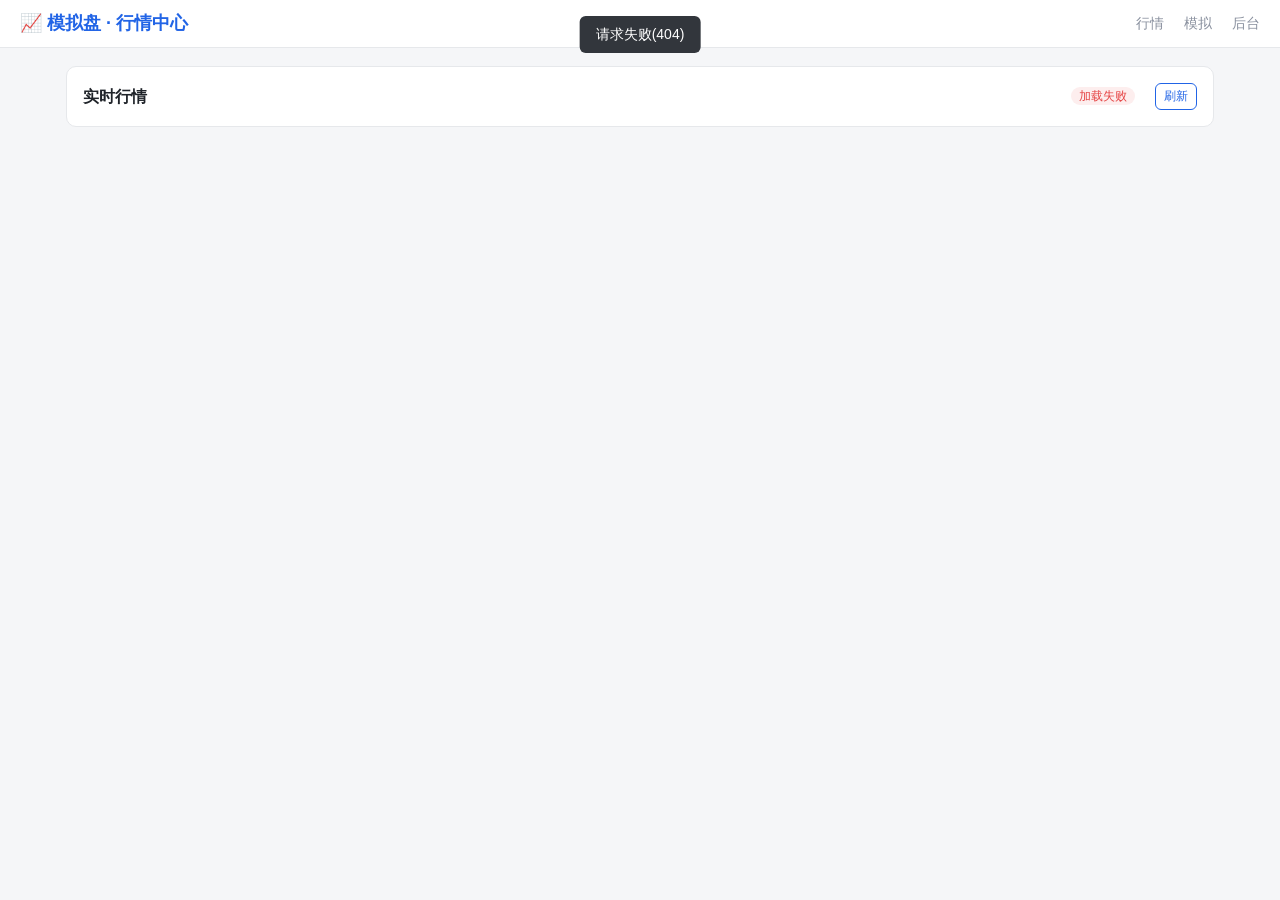
==== static/index.html @ 29f3fa6c "feat: 模拟盘系统 + 场外基金净值爬虫 新增独立于手工记账的模拟账户体系（账户/个股持仓/基金持仓含场内·场外/ 交易流水/热门标的/系统参数），实现个股与基金（场内按市价、场外按净值） 的模拟" ====
<!DOCTYPE html>
<html lang="zh-CN">
<head>
<meta charset="UTF-8">
<meta name="viewport" content="width=device-width, initial-scale=1.0">
<title>模拟盘 · 行情中心</title>
<link rel="stylesheet" href="/static/style.css">
</head>
<body>
<div class="topbar">
  <div class="logo" onclick="location.href='/home'">📈 模拟盘 · 行情中心</div>
  <nav id="auth-slot"></nav>
</div>

<div class="container">
  <div class="panel">
    <div class="row" style="align-items:center; justify-content:space-between;">
      <h2 style="margin:0;">实时行情</h2>
      <div>
        <span id="status" class="pill">连接中…</span>
        <span id="updated" class="muted" style="margin-left:8px;"></span>
        <button class="btn-sm ghost" onclick="loadHome()" style="margin-left:8px;">刷新</button>
      </div>
    </div>
  </div>

  <div id="boards"></div>
</div>

<script src="/static/common.js"></script>
<script>
const SECTION_LABEL = { index: '指数', stock: '热门股票', etf: 'ETF', fund: '基金' };

function card(item) {
  const cls = App.chgClass(item.change_pct);
  const price = App.fmtNum(item.price);
  const chg = item.change_pct === null || item.change_pct === undefined
    ? '<span class="muted">--</span>'
    : `<span class="${cls}">${App.fmtPct(item.change_pct)}</span>`;
  const sub = (item.change_amount !== null && item.change_amount !== undefined)
    ? `<div class="chg ${cls}">${item.change_amount >= 0 ? '+' : ''}${App.fmtNum(item.change_amount)}</div>`
    : `<div class="chg muted">--</div>`;
  const tag = item.category === 'fund'
    ? `<span class="tag ${item.market_type}">${item.market_type === 'on' ? '场内' : '场外'}</span>`
    : '';
  return `<div class="card">
    <div class="name">${item.name} <span class="muted">${item.code}</span> ${tag}</div>
    <div class="price ${cls}">${price}</div>
    ${sub}
  </div>`;
}

async function loadHome() {
  try {
    const data = await App.api('/market/home');
    document.getElementById('status').textContent = data.realtime_available ? '实时行情已连接' : '行情源暂不可用(显示最近数据)';
    document.getElementById('status').className = 'pill' + (data.realtime_available ? '' : ' bad');
    document.getElementById('updated').textContent = '更新于 ' + (data.updated_at || '');
    const boards = document.getElementById('boards');
    boards.innerHTML = '';
    ['index', 'stock', 'etf', 'fund'].forEach(cat => {
      const items = data[cat] || [];
      if (!items.length) return;
      const cards = items.map(card).join('');
      boards.innerHTML += `<div class="panel">
        <div class="section-title"><strong>${SECTION_LABEL[cat]}</strong><span class="line"></span></div>
        <div class="grid">${cards}</div>
      </div>`;
    });
  } catch (e) {
    document.getElementById('status').textContent = '加载失败';
    document.getElementById('status').className = 'pill bad';
    App.toast(e.message);
  }
}

App.renderAuth();
loadHome();
setInterval(() => { if (document.visibilityState === 'visible') loadHome(); }, 15000);
</script>
</body>
</html>
---- static/style.css ----
/* 模拟盘前端共享样式 —— 东财风格：涨红跌绿，浅色主题 */
:root {
  --bg: #f5f6f8;
  --panel: #ffffff;
  --border: #e6e8eb;
  --text: #1f2329;
  --muted: #8a919f;
  --up: #e54545;     /* 涨 红 */
  --down: #1ba784;   /* 跌 绿 */
  --flat: #8a919f;
  --brand: #2164e6;
  --brand-dark: #1a4fb0;
}
* { box-sizing: border-box; }
body {
  margin: 0; font-family: -apple-system, "Segoe UI", "Microsoft YaHei", Arial, sans-serif;
  background: var(--bg); color: var(--text); font-size: 14px; line-height: 1.5;
}
a { color: var(--brand); text-decoration: none; }
.topbar {
  display: flex; align-items: center; justify-content: space-between;
  background: var(--panel); border-bottom: 1px solid var(--border);
  padding: 10px 20px; position: sticky; top: 0; z-index: 10;
}
.topbar .logo { font-size: 18px; font-weight: 600; color: var(--brand); }
.topbar nav a { margin-left: 16px; color: var(--muted); }
.topbar nav a.active { color: var(--brand); font-weight: 600; }
.container { max-width: 1180px; margin: 18px auto; padding: 0 16px; }
.panel { background: var(--panel); border: 1px solid var(--border); border-radius: 10px; padding: 16px; margin-bottom: 16px; }
.panel h2 { margin: 0 0 12px; font-size: 16px; }
.row { display: flex; gap: 12px; flex-wrap: wrap; }
.grid { display: grid; grid-template-columns: repeat(auto-fill, minmax(170px, 1fr)); gap: 12px; }
.card { background: var(--panel); border: 1px solid var(--border); border-radius: 8px; padding: 12px; }
.card .name { font-size: 13px; color: var(--muted); }
.card .price { font-size: 20px; font-weight: 600; margin: 4px 0; }
.card .chg { font-size: 13px; }
.up { color: var(--up); }
.down { color: var(--down); }
.flat { color: var(--flat); }
table { width: 100%; border-collapse: collapse; font-size: 13px; }
th, td { padding: 8px 10px; border-bottom: 1px solid var(--border); text-align: right; }
th:first-child, td:first-child { text-align: left; }
th { color: var(--muted); font-weight: 500; background: #fafbfc; }
input, select, button { font-size: 14px; padding: 8px 10px; border: 1px solid var(--border); border-radius: 6px; background: #fff; color: var(--text); }
input:focus, select:focus { outline: none; border-color: var(--brand); }
button { cursor: pointer; background: var(--brand); color: #fff; border: none; }
button:hover { background: var(--brand-dark); }
button.ghost { background: #fff; color: var(--brand); border: 1px solid var(--brand); }
button.danger { background: #fff; color: var(--up); border: 1px solid var(--up); }
.btn-sm { padding: 4px 8px; font-size: 12px; }
.field { display: flex; flex-direction: column; gap: 4px; margin-bottom: 10px; }
.field label { font-size: 12px; color: var(--muted); }
.stat { flex: 1; min-width: 150px; }
.stat .label { color: var(--muted); font-size: 12px; }
.stat .value { font-size: 22px; font-weight: 600; margin-top: 2px; }
.tag { display: inline-block; padding: 1px 6px; border-radius: 4px; font-size: 11px; background: #eef2fb; color: var(--brand); }
.tag.off { background: #fdeeee; color: var(--up); }
.tag.on { background: #e7f6f0; color: var(--down); }
.muted { color: var(--muted); }
.right { text-align: right; }
.center { text-align: center; }
.login-box { max-width: 320px; margin: 80px auto; }
.hidden { display: none; }
.toast { position: fixed; top: 16px; left: 50%; transform: translateX(-50%); background: #32363c; color: #fff; padding: 8px 16px; border-radius: 6px; z-index: 99; opacity: 0; transition: opacity .2s; }
.toast.show { opacity: 1; }
.pill { font-size: 12px; padding: 2px 8px; border-radius: 10px; background: #eef2fb; color: var(--brand); }
.pill.bad { background: #fdeeee; color: var(--up); }
.section-title { display: flex; align-items: center; gap: 10px; margin: 6px 0 10px; }
.section-title .line { flex: 1; height: 1px; background: var(--border); }
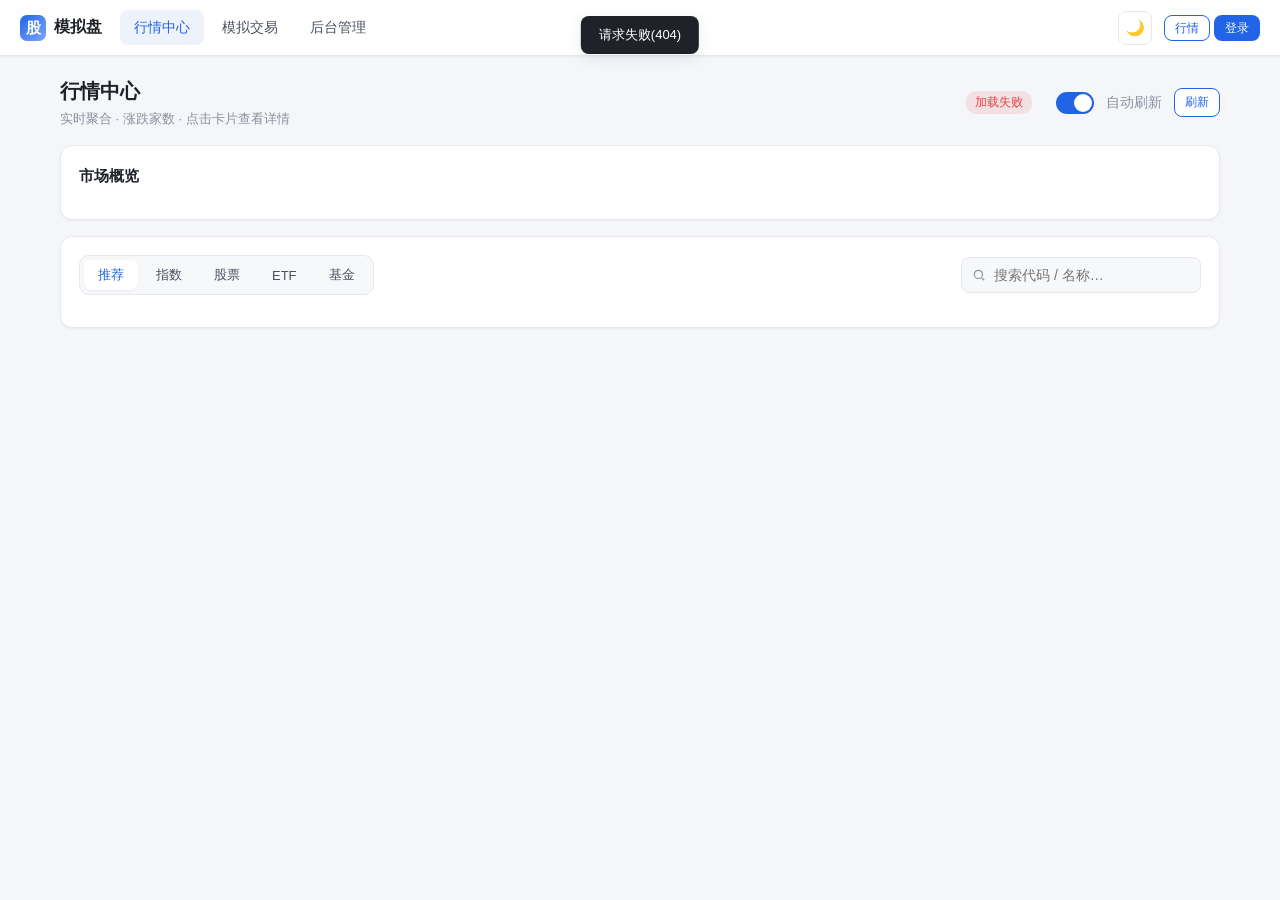
==== commit 43ddcf13: "feat: 行情中心主页重做 涨跌分布/分类标签/搜索联想; 行情卡片+详情迷你走势图; 自动刷新开关。" ====
--- a/static/index.html
+++ b/static/index.html
@@ -3,70 +3,78 @@
 <head>
 <meta charset="UTF-8">
 <meta name="viewport" content="width=device-width, initial-scale=1.0">
-<title>模拟盘 · 行情中心</title>
+<title>行情中心 · 模拟盘</title>
 <link rel="stylesheet" href="/static/style.css">
 </head>
 <body>
-<div class="topbar">
-  <div class="logo" onclick="location.href='/home'">📈 模拟盘 · 行情中心</div>
-  <nav id="auth-slot"></nav>
+<div class="container">
+  <div class="page-head">
+    <div>
+      <h1>行情中心</h1>
+      <div class="sub">实时聚合 · 涨跌家数 · 点击卡片查看详情</div>
+    </div>
+    <div style="display:flex;gap:12px;align-items:center;flex-wrap:wrap;">
+      <span id="status" class="pill">连接中…</span>
+      <span class="muted" id="updated"></span>
+      <label class="switch" title="每15秒自动刷新">
+        <input type="checkbox" id="auto" checked><span class="track"></span>
+      </label>
+      <span class="muted">自动刷新</span>
+      <button class="btn sm ghost" onclick="loadHome()">刷新</button>
+    </div>
+  </div>
+
+  <div class="panel">
+    <div class="panel-title"><h2>市场概览</h2><span class="meta" id="breadth-meta"></span></div>
+    <div class="breadth" id="breadth"></div>
+  </div>
+
+  <div class="panel">
+    <div class="panel-title">
+      <div class="tabs" id="tabs">
+        <button data-tab="all" class="active" onclick="setTab('all')">推荐</button>
+        <button data-tab="index" onclick="setTab('index')">指数</button>
+        <button data-tab="stock" onclick="setTab('stock')">股票</button>
+        <button data-tab="etf" onclick="setTab('etf')">ETF</button>
+        <button data-tab="fund" onclick="setTab('fund')">基金</button>
+      </div>
+      <div class="search-wrap">
+        <input id="search" placeholder="搜索代码 / 名称…" oninput="onSearch()" onblur="setTimeout(hideSuggest,150)">
+        <div class="suggest hidden" id="suggest"></div>
+      </div>
+    </div>
+    <div id="boards"></div>
+  </div>
 </div>
 
-<div class="container">
-  <div class="panel">
-    <div class="row" style="align-items:center; justify-content:space-between;">
-      <h2 style="margin:0;">实时行情</h2>
-      <div>
-        <span id="status" class="pill">连接中…</span>
-        <span id="updated" class="muted" style="margin-left:8px;"></span>
-        <button class="btn-sm ghost" onclick="loadHome()" style="margin-left:8px;">刷新</button>
-      </div>
-    </div>
-  </div>
-
-  <div id="boards"></div>
-</div>
+<div id="modal-root"></div>
 
 <script src="/static/common.js"></script>
+<script src="/static/charts.js"></script>
 <script>
-const SECTION_LABEL = { index: '指数', stock: '热门股票', etf: 'ETF', fund: '基金' };
-
-function card(item) {
-  const cls = App.chgClass(item.change_pct);
-  const price = App.fmtNum(item.price);
-  const chg = item.change_pct === null || item.change_pct === undefined
-    ? '<span class="muted">--</span>'
-    : `<span class="${cls}">${App.fmtPct(item.change_pct)}</span>`;
-  const sub = (item.change_amount !== null && item.change_amount !== undefined)
-    ? `<div class="chg ${cls}">${item.change_amount >= 0 ? '+' : ''}${App.fmtNum(item.change_amount)}</div>`
-    : `<div class="chg muted">--</div>`;
-  const tag = item.category === 'fund'
-    ? `<span class="tag ${item.market_type}">${item.market_type === 'on' ? '场内' : '场外'}</span>`
-    : '';
-  return `<div class="card">
-    <div class="name">${item.name} <span class="muted">${item.code}</span> ${tag}</div>
-    <div class="price ${cls}">${price}</div>
-    ${sub}
-  </div>`;
+App.mount('home');
+
+const CAT_LABEL = { index: '指数', stock: '股票', etf: 'ETF', fund: '基金' };
+let HOME = null;
+let activeTab = 'all';
+let timer = null;
+
+function setTab(t) {
+  activeTab = t;
+  document.querySelectorAll('#tabs button').forEach(b => b.classList.toggle('active', b.dataset.tab === t));
+  renderBoards();
 }
 
 async function loadHome() {
   try {
-    const data = await App.api('/market/home');
-    document.getElementById('status').textContent = data.realtime_available ? '实时行情已连接' : '行情源暂不可用(显示最近数据)';
-    document.getElementById('status').className = 'pill' + (data.realtime_available ? '' : ' bad');
-    document.getElementById('updated').textContent = '更新于 ' + (data.updated_at || '');
-    const boards = document.getElementById('boards');
-    boards.innerHTML = '';
-    ['index', 'stock', 'etf', 'fund'].forEach(cat => {
-      const items = data[cat] || [];
-      if (!items.length) return;
-      const cards = items.map(card).join('');
-      boards.innerHTML += `<div class="panel">
-        <div class="section-title"><strong>${SECTION_LABEL[cat]}</strong><span class="line"></span></div>
-        <div class="grid">${cards}</div>
-      </div>`;
-    });
+    HOME = await App.api('/market/home');
+    const rt = HOME.realtime_available;
+    const st = document.getElementById('status');
+    st.textContent = rt ? '实时行情已连接' : '行情源暂不可用';
+    st.className = 'pill' + (rt ? '' : ' bad');
+    document.getElementById('updated').textContent = '更新于 ' + (HOME.updated_at || '');
+    renderBreadth();
+    renderBoards();
   } catch (e) {
     document.getElementById('status').textContent = '加载失败';
     document.getElementById('status').className = 'pill bad';
@@ -74,9 +82,197 @@
   }
 }
 
-App.renderAuth();
+function allItems() {
+  if (!HOME) return [];
+  return [].concat(HOME.indices || [], HOME.stocks || [], HOME.etfs || [], HOME.funds || []);
+}
+
+function renderBreadth() {
+  const items = allItems();
+  let up = 0, down = 0, flat = 0;
+  items.forEach(it => {
+    const p = it.change_pct;
+    if (p === null || p === undefined || isNaN(p) || p === 0) flat++;
+    else if (p > 0) up++; else down++;
+  });
+  const total = up + down + flat || 1;
+  const pct = v => (v / total * 100).toFixed(1);
+  document.getElementById('breadth').innerHTML = `
+    <div class="b"><div class="muted">上涨</div><div class="n up">${up}</div></div>
+    <div class="b"><div class="muted">下跌</div><div class="n down">${down}</div></div>
+    <div class="b"><div class="muted">平盘</div><div class="n flat">${flat}</div></div>
+    <div class="b" style="grid-column:span 1;">
+      <div class="muted">涨跌分布</div>
+      <div class="bar-track">
+        <div class="up-seg" style="width:${pct(up)}%"></div>
+        <div class="flat-seg" style="width:${pct(flat)}%"></div>
+        <div class="down-seg" style="width:${pct(down)}%"></div>
+      </div>
+    </div>`;
+  document.getElementById('breadth-meta').textContent = '共 ' + items.length + ' 个标的';
+}
+
+function renderBoards() {
+  const root = document.getElementById('boards');
+  _cardReg = [];
+  if (!HOME) { root.innerHTML = ''; return; }
+  if (activeTab === 'all') {
+    const cats = ['index', 'stock', 'etf', 'fund'];
+    root.innerHTML = cats.map(c => boardSection(c, HOME[catKey(c)] || [])).join('');
+  } else {
+    root.innerHTML = boardSection(activeTab, HOME[catKey(activeTab)] || []);
+  }
+}
+function catKey(c) { return { index: 'indices', stock: 'stocks', etf: 'etfs', fund: 'funds' }[c]; }
+
+let _cardReg = [];
+function boardSection(cat, items) {
+  if (!items.length) return '';
+  const cards = items.map(card).join('');
+  return `<div style="margin-bottom:14px;">
+    <div class="panel-title" style="margin:0 0 10px;"><h2>${CAT_LABEL[cat]}</h2><span class="meta">${items.length}</span></div>
+    <div class="cards">${cards}</div></div>`;
+}
+
+function card(it) {
+  const idx = _cardReg.length; _cardReg.push(it);
+  const cls = App.chgClass(it.change_pct);
+  const price = (it.price === null || it.price === undefined) ? '--' : App.fmtNum(it.price);
+  const chg = (it.change_pct === null || it.change_pct === undefined)
+    ? '<span class="muted">--</span>'
+    : `<span class="${cls}">${App.fmtPct(it.change_pct)}</span>`;
+  const amt = (it.change_amount !== null && it.change_amount !== undefined)
+    ? `<div class="${cls}" style="font-size:13px;">${it.change_amount >= 0 ? '+' : ''}${App.fmtNum(it.change_amount)}</div>` : '';
+  const tag = (it.category === 'fund')
+    ? `<span class="tag ${it.market_type}">${it.market_type === 'on' ? '场内' : '场外'}</span>` : '';
+  return `<div class="quote-card" onclick="openDetail(${idx})">
+    <div class="qbar ${cls}"></div>
+    <div class="qname">${App.escapeHtml(it.name)} ${tag}</div>
+    <div class="qcode">${App.escapeHtml(it.code)}</div>
+    <div class="qprice ${cls}">${price}</div>
+    <div class="qchg ${cls}">${chg} ${amt}</div>
+  </div>`;
+}
+
+// ---------------- 详情模态 ----------------
+function showModal(html) {
+  document.getElementById('modal-root').innerHTML =
+    `<div class="modal-backdrop" onclick="if(event.target===this)closeModal()">
+       <div class="modal"><span class="close" onclick="closeModal()">×</span>${html}</div>
+     </div>`;
+}
+function closeModal() { document.getElementById('modal-root').innerHTML = ''; }
+
+function openDetail(arg) {
+  const it = (typeof arg === 'number') ? _cardReg[arg] : arg;
+  if (it.category === 'fund' && it.market_type === 'off') return openFundDetail(it);
+  const sym = it.symbol;
+  if (!sym) { App.toast('该标的暂无实时行情'); return; }
+  showModal('<div id="detail-body"><div class="empty">加载中…</div></div>');
+  (async () => {
+    try {
+      const q = await App.api('/market/quote?symbol=' + sym);
+      let kl = [];
+      try { kl = await App.api('/market/kline?symbol=' + sym + '&count=60'); } catch (e) {}
+      renderQuoteDetail(it, q, kl);
+    } catch (e) {
+      document.getElementById('detail-body').innerHTML = '<div class="empty">' + App.escapeHtml(e.message) + '</div>';
+    }
+  })();
+}
+
+function renderQuoteDetail(it, q, kl) {
+  const cls = App.chgClass(q.change_pct);
+  const stats = [
+    ['今开', App.fmtNum(q.open)], ['最高', App.fmtNum(q.high)],
+    ['最低', App.fmtNum(q.low)], ['昨收', App.fmtNum(q.prev_close)],
+    ['成交额', q.amount ? App.fmtNum(q.amount / 1e8, 2) + '亿' : '--'],
+    ['换手率', q.turnover_rate ? App.fmtPct(q.turnover_rate) : '--'],
+    ['市盈率', q.pe != null ? App.fmtNum(q.pe) : '--'],
+    ['市净率', q.pb != null ? App.fmtNum(q.pb) : '--'],
+  ].map(([k, v]) => `<div class="stat"><div class="label">${k}</div><div class="value" style="font-size:15px;">${v}</div></div>`).join('');
+
+  const series = (kl || []).map(k => ({ label: k.date.slice(5), value: k.close }));
+  document.getElementById('detail-body').innerHTML = `
+    <h3>${App.escapeHtml(q.name)} <span class="muted" style="font-size:13px;font-weight:400;">${App.escapeHtml(q.code)}</span></h3>
+    <div style="display:flex;align-items:baseline;gap:12px;margin:6px 0 14px;">
+      <div class="qprice ${cls}" style="font-size:28px;margin:0;">${App.fmtNum(q.price)}</div>
+      <div class="${cls}" style="font-size:15px;">${App.fmtPct(q.change_pct)}　${q.change_amount >= 0 ? '+' : ''}${App.fmtNum(q.change_amount)}</div>
+    </div>
+    <div class="stat-grid" style="margin-bottom:14px;">${stats}</div>
+    <div class="panel-title"><h2>近60日走势</h2></div>
+    <div class="chart" id="detail-chart"></div>
+    <div style="margin-top:14px;"><a class="btn" href="/sim?code=${encodeURIComponent(q.code)}">在模拟盘交易 →</a></div>`;
+  if (series.length) Charts.line(document.getElementById('detail-chart'), series, { height: 220 });
+}
+
+async function openFundDetail(it) {
+  showModal('<div id="detail-body"><div class="empty">加载中…</div></div>');
+  try {
+    const nav = await App.api('/market/fund/' + it.code);
+    const cls = App.chgClass(nav.day_rate);
+    document.getElementById('detail-body').innerHTML = `
+      <h3>${App.escapeHtml(nav.name)} <span class="muted" style="font-size:13px;font-weight:400;">${App.escapeHtml(nav.code)}</span>
+        <span class="tag ${it.market_type}">${it.market_type === 'on' ? '场内' : '场外'}</span></h3>
+      <div style="display:flex;align-items:baseline;gap:12px;margin:6px 0 14px;">
+        <div class="qprice ${cls}" style="font-size:28px;margin:0;">${App.fmtNum(nav.net_worth)}</div>
+        <div class="${cls}" style="font-size:15px;">${App.fmtPct(nav.day_rate)}</div>
+      </div>
+      <div class="stat-grid">
+        <div class="stat"><div class="label">单位净值</div><div class="value" style="font-size:16px;">${App.fmtNum(nav.net_worth)}</div></div>
+        <div class="stat"><div class="label">日涨跌</div><div class="value ${cls}" style="font-size:16px;">${App.fmtPct(nav.day_rate)}</div></div>
+        <div class="stat"><div class="label">净值日期</div><div class="value" style="font-size:15px;">${App.escapeHtml(String(nav.nav_date || '').slice(0, 10))}</div></div>
+      </div>
+      <div style="margin-top:14px;"><a class="btn" href="/sim?code=${encodeURIComponent(nav.code)}&mt=${it.market_type}">在模拟盘交易 →</a></div>`;
+  } catch (e) {
+    document.getElementById('detail-body').innerHTML = '<div class="empty">' + App.escapeHtml(e.message) + '</div>';
+  }
+}
+
+// ---------------- 搜索 ----------------
+let searchTimer = null;
+function onSearch() {
+  const q = document.getElementById('search').value.trim();
+  clearTimeout(searchTimer);
+  if (!q) { hideSuggest(); return; }
+  searchTimer = setTimeout(async () => {
+    const list = await App.search(q);
+    const box = document.getElementById('suggest');
+    if (!list.length) { box.innerHTML = '<div class="item muted">无匹配结果</div>'; box.classList.remove('hidden'); return; }
+    box.innerHTML = list.map(r =>
+      `<div class="item" onmousedown="pickSearch('${r.symbol}')">
+         <span><b>${App.escapeHtml(r.name)}</b></span><span class="sc">${App.escapeHtml(r.code)} · ${r.symbol}</span></div>`).join('');
+    box.classList.remove('hidden');
+  }, 250);
+}
+function pickSearch(symbol) {
+  hideSuggest();
+  document.getElementById('search').value = '';
+  showModal('<div id="detail-body"><div class="empty">加载中…</div></div>');
+  (async () => {
+    try {
+      const q = await App.api('/market/quote?symbol=' + symbol);
+      let kl = [];
+      try { kl = await App.api('/market/kline?symbol=' + symbol + '&count=60'); } catch (e) {}
+      renderQuoteDetail({ code: q.code }, q, kl);
+    } catch (e) {
+      document.getElementById('detail-body').innerHTML = '<div class="empty">' + App.escapeHtml(e.message) + '</div>';
+    }
+  })();
+}
+function hideSuggest() { document.getElementById('suggest').classList.add('hidden'); }
+
+// ---------------- 自动刷新 ----------------
+function startTimer() {
+  clearInterval(timer);
+  if (document.getElementById('auto').checked) {
+    timer = setInterval(() => { if (document.visibilityState === 'visible') loadHome(); }, 15000);
+  }
+}
+document.getElementById('auto').addEventListener('change', startTimer);
+
 loadHome();
-setInterval(() => { if (document.visibilityState === 'visible') loadHome(); }, 15000);
+startTimer();
 </script>
 </body>
 </html>
--- a/static/style.css
+++ b/static/style.css
@@ -1,69 +1,302 @@
-/* 模拟盘前端共享样式 —— 东财风格：涨红跌绿，浅色主题 */
+/* ============================================================
+   模拟盘前端设计系统 v2 · 浅色为主 + 深色切换
+   涨红跌绿（A股约定）；主题通过 <html data-theme> 切换
+   ============================================================ */
 :root {
-  --bg: #f5f6f8;
+  --bg: #f4f6f9;
   --panel: #ffffff;
+  --panel-2: #f7f8fa;
   --border: #e6e8eb;
+  --border-strong: #d4d8de;
   --text: #1f2329;
+  --text-2: #4a525e;
   --muted: #8a919f;
-  --up: #e54545;     /* 涨 红 */
-  --down: #1ba784;   /* 跌 绿 */
+  --brand: #2164e6;
+  --brand-weak: #eef2fb;
+  --brand-strong: #1a4fb0;
+  --up: #e54545;       /* 涨 红 */
+  --down: #1ba784;     /* 跌 绿 */
   --flat: #8a919f;
-  --brand: #2164e6;
-  --brand-dark: #1a4fb0;
-}
+  --warn: #e8920c;
+  --shadow-sm: 0 1px 2px rgba(16, 24, 40, .05);
+  --shadow: 0 4px 16px rgba(16, 24, 40, .08);
+  --radius: 12px;
+  --radius-sm: 8px;
+}
+html[data-theme="dark"] {
+  --bg: #0f1115;
+  --panel: #171a21;
+  --panel-2: #1c2029;
+  --border: #262b36;
+  --border-strong: #333a47;
+  --text: #e6e9ef;
+  --text-2: #aab2c0;
+  --muted: #6b7280;
+  --brand: #4c8dff;
+  --brand-weak: #15233f;
+  --brand-strong: #6ea2ff;
+  --up: #ff5b5b;
+  --down: #2ec79a;
+  --flat: #6b7280;
+  --warn: #f0a93a;
+  --shadow-sm: 0 1px 2px rgba(0, 0, 0, .4);
+  --shadow: 0 6px 20px rgba(0, 0, 0, .45);
+}
+
 * { box-sizing: border-box; }
+html, body { height: 100%; }
 body {
-  margin: 0; font-family: -apple-system, "Segoe UI", "Microsoft YaHei", Arial, sans-serif;
-  background: var(--bg); color: var(--text); font-size: 14px; line-height: 1.5;
+  margin: 0;
+  font-family: -apple-system, BlinkMacSystemFont, "Segoe UI", "Microsoft YaHei", "PingFang SC", Arial, sans-serif;
+  background: var(--bg);
+  color: var(--text);
+  font-size: 14px;
+  line-height: 1.55;
+  -webkit-font-smoothing: antialiased;
+  transition: background .2s, color .2s;
 }
 a { color: var(--brand); text-decoration: none; }
-.topbar {
-  display: flex; align-items: center; justify-content: space-between;
-  background: var(--panel); border-bottom: 1px solid var(--border);
-  padding: 10px 20px; position: sticky; top: 0; z-index: 10;
-}
-.topbar .logo { font-size: 18px; font-weight: 600; color: var(--brand); }
-.topbar nav a { margin-left: 16px; color: var(--muted); }
-.topbar nav a.active { color: var(--brand); font-weight: 600; }
-.container { max-width: 1180px; margin: 18px auto; padding: 0 16px; }
-.panel { background: var(--panel); border: 1px solid var(--border); border-radius: 10px; padding: 16px; margin-bottom: 16px; }
-.panel h2 { margin: 0 0 12px; font-size: 16px; }
-.row { display: flex; gap: 12px; flex-wrap: wrap; }
-.grid { display: grid; grid-template-columns: repeat(auto-fill, minmax(170px, 1fr)); gap: 12px; }
-.card { background: var(--panel); border: 1px solid var(--border); border-radius: 8px; padding: 12px; }
-.card .name { font-size: 13px; color: var(--muted); }
-.card .price { font-size: 20px; font-weight: 600; margin: 4px 0; }
-.card .chg { font-size: 13px; }
 .up { color: var(--up); }
 .down { color: var(--down); }
 .flat { color: var(--flat); }
-table { width: 100%; border-collapse: collapse; font-size: 13px; }
-th, td { padding: 8px 10px; border-bottom: 1px solid var(--border); text-align: right; }
-th:first-child, td:first-child { text-align: left; }
-th { color: var(--muted); font-weight: 500; background: #fafbfc; }
-input, select, button { font-size: 14px; padding: 8px 10px; border: 1px solid var(--border); border-radius: 6px; background: #fff; color: var(--text); }
-input:focus, select:focus { outline: none; border-color: var(--brand); }
-button { cursor: pointer; background: var(--brand); color: #fff; border: none; }
-button:hover { background: var(--brand-dark); }
-button.ghost { background: #fff; color: var(--brand); border: 1px solid var(--brand); }
-button.danger { background: #fff; color: var(--up); border: 1px solid var(--up); }
-.btn-sm { padding: 4px 8px; font-size: 12px; }
-.field { display: flex; flex-direction: column; gap: 4px; margin-bottom: 10px; }
-.field label { font-size: 12px; color: var(--muted); }
-.stat { flex: 1; min-width: 150px; }
-.stat .label { color: var(--muted); font-size: 12px; }
-.stat .value { font-size: 22px; font-weight: 600; margin-top: 2px; }
-.tag { display: inline-block; padding: 1px 6px; border-radius: 4px; font-size: 11px; background: #eef2fb; color: var(--brand); }
-.tag.off { background: #fdeeee; color: var(--up); }
-.tag.on { background: #e7f6f0; color: var(--down); }
 .muted { color: var(--muted); }
 .right { text-align: right; }
 .center { text-align: center; }
-.login-box { max-width: 320px; margin: 80px auto; }
-.hidden { display: none; }
-.toast { position: fixed; top: 16px; left: 50%; transform: translateX(-50%); background: #32363c; color: #fff; padding: 8px 16px; border-radius: 6px; z-index: 99; opacity: 0; transition: opacity .2s; }
-.toast.show { opacity: 1; }
-.pill { font-size: 12px; padding: 2px 8px; border-radius: 10px; background: #eef2fb; color: var(--brand); }
-.pill.bad { background: #fdeeee; color: var(--up); }
-.section-title { display: flex; align-items: center; gap: 10px; margin: 6px 0 10px; }
-.section-title .line { flex: 1; height: 1px; background: var(--border); }
+.hidden { display: none !important; }
+
+/* ---------------- 顶栏 ---------------- */
+.topbar {
+  display: flex; align-items: center; gap: 18px;
+  height: 56px; padding: 0 20px;
+  background: var(--panel); border-bottom: 1px solid var(--border);
+  position: sticky; top: 0; z-index: 50;
+  box-shadow: var(--shadow-sm);
+}
+.brand {
+  display: flex; align-items: center; gap: 8px;
+  font-size: 16px; font-weight: 600; color: var(--text); cursor: pointer;
+  white-space: nowrap;
+}
+.brand .mark {
+  width: 26px; height: 26px; border-radius: 7px;
+  background: linear-gradient(135deg, var(--brand), #7aa7ff);
+  display: flex; align-items: center; justify-content: center;
+  color: #fff; font-size: 15px; font-weight: 700;
+}
+.nav { display: flex; gap: 4px; flex: 1; }
+.nav a {
+  padding: 7px 14px; border-radius: 8px; color: var(--text-2);
+  font-size: 14px; font-weight: 500; transition: .15s;
+}
+.nav a:hover { background: var(--panel-2); color: var(--text); }
+.nav a.active { background: var(--brand-weak); color: var(--brand); }
+.top-actions { display: flex; align-items: center; gap: 12px; }
+.icon-btn {
+  width: 34px; height: 34px; border-radius: 8px; border: 1px solid var(--border);
+  background: var(--panel); color: var(--text-2); cursor: pointer; font-size: 15px;
+  display: flex; align-items: center; justify-content: center; transition: .15s;
+}
+.icon-btn:hover { border-color: var(--brand); color: var(--brand); }
+.user-chip { font-size: 13px; color: var(--text-2); }
+
+/* ---------------- 布局 ---------------- */
+.container { max-width: 1200px; margin: 20px auto 40px; padding: 0 20px; }
+.page-head {
+  display: flex; align-items: center; justify-content: space-between;
+  margin-bottom: 16px; gap: 12px; flex-wrap: wrap;
+}
+.page-head h1 { font-size: 20px; margin: 0; font-weight: 600; }
+.page-head .sub { color: var(--muted); font-size: 13px; margin-top: 2px; }
+
+.panel {
+  background: var(--panel); border: 1px solid var(--border);
+  border-radius: var(--radius); padding: 18px; margin-bottom: 16px;
+  box-shadow: var(--shadow-sm);
+}
+.panel-title {
+  display: flex; align-items: center; justify-content: space-between;
+  margin: 0 0 14px; gap: 12px;
+}
+.panel-title h2 { font-size: 15px; margin: 0; font-weight: 600; }
+.panel-title .meta { color: var(--muted); font-size: 12px; }
+
+/* ---------------- 统计卡 ---------------- */
+.stat-grid { display: grid; grid-template-columns: repeat(auto-fit, minmax(170px, 1fr)); gap: 12px; }
+.stat {
+  background: var(--panel-2); border: 1px solid var(--border);
+  border-radius: var(--radius-sm); padding: 14px 16px;
+}
+.stat .label { color: var(--muted); font-size: 12px; }
+.stat .value { font-size: 22px; font-weight: 600; margin-top: 4px; letter-spacing: .2px; }
+.stat .delta { font-size: 12px; margin-top: 2px; }
+.stat.accent { background: var(--brand); border-color: var(--brand); }
+.stat.accent .label, .stat.accent .value { color: #fff; }
+.stat.accent .delta { color: rgba(255,255,255,.85); }
+
+/* ---------------- 行情卡 ---------------- */
+.cards { display: grid; grid-template-columns: repeat(auto-fill, minmax(196px, 1fr)); gap: 12px; }
+.quote-card {
+  background: var(--panel); border: 1px solid var(--border);
+  border-radius: var(--radius-sm); padding: 13px 14px; cursor: pointer;
+  transition: .15s; position: relative; overflow: hidden;
+}
+.quote-card:hover { border-color: var(--brand); box-shadow: var(--shadow); transform: translateY(-1px); }
+.quote-card .qname { font-size: 14px; font-weight: 600; display: flex; align-items: center; gap: 6px; }
+.quote-card .qcode { color: var(--muted); font-size: 11px; margin-top: 1px; }
+.quote-card .qprice { font-size: 21px; font-weight: 600; margin: 8px 0 2px; font-variant-numeric: tabular-nums; }
+.quote-card .qchg { font-size: 13px; font-variant-numeric: tabular-nums; }
+.quote-card .qbar {
+  position: absolute; left: 0; top: 0; bottom: 0; width: 3px; background: var(--flat);
+}
+.tag {
+  display: inline-block; padding: 1px 6px; border-radius: 4px; font-size: 11px;
+  background: var(--brand-weak); color: var(--brand);
+}
+.tag.off { background: rgba(229,69,69,.12); color: var(--up); }
+.tag.on { background: rgba(27,167,132,.14); color: var(--down); }
+
+.pill { font-size: 12px; padding: 2px 9px; border-radius: 10px; background: var(--brand-weak); color: var(--brand); }
+.pill.bad { background: rgba(229,69,69,.12); color: var(--up); }
+
+/* ---------------- 市场概览条 ---------------- */
+.breadth { display: grid; grid-template-columns: repeat(auto-fit, minmax(150px, 1fr)); gap: 12px; }
+.breadth .b {
+  background: var(--panel); border: 1px solid var(--border); border-radius: var(--radius-sm);
+  padding: 12px 14px;
+}
+.breadth .b .n { font-size: 22px; font-weight: 600; }
+.bar-track { height: 6px; border-radius: 4px; background: var(--border); overflow: hidden; margin-top: 8px; display: flex; }
+.bar-track .up-seg { background: var(--up); }
+.bar-track .down-seg { background: var(--down); }
+.bar-track .flat-seg { background: var(--muted); }
+
+/* ---------------- tabs ---------------- */
+.tabs { display: inline-flex; gap: 4px; background: var(--panel-2); padding: 4px; border-radius: 10px; border: 1px solid var(--border); }
+.tabs button {
+  border: none; background: transparent; color: var(--text-2); cursor: pointer;
+  padding: 6px 14px; border-radius: 7px; font-size: 13px; font-weight: 500; transition: .15s;
+}
+.tabs button.active { background: var(--panel); color: var(--brand); box-shadow: var(--shadow-sm); }
+
+/* ---------------- 搜索 ---------------- */
+.search-wrap { position: relative; }
+.search-wrap input {
+  width: 240px; max-width: 100%; padding-left: 32px;
+  background: var(--panel-2) url("data:image/svg+xml;utf8,<svg xmlns='http://www.w3.org/2000/svg' width='14' height='14' viewBox='0 0 24 24' fill='none' stroke='%238a919f' stroke-width='2'><circle cx='11' cy='11' r='7'/><path d='M21 21l-4-4'/></svg>") no-repeat 10px center;
+}
+.suggest {
+  position: absolute; top: 42px; left: 0; right: 0; z-index: 60;
+  background: var(--panel); border: 1px solid var(--border); border-radius: 10px;
+  box-shadow: var(--shadow); overflow: hidden; max-height: 320px; overflow-y: auto;
+}
+.suggest .item { padding: 10px 12px; cursor: pointer; display: flex; justify-content: space-between; gap: 8px; }
+.suggest .item:hover { background: var(--brand-weak); }
+.suggest .item .sc { color: var(--muted); font-size: 12px; }
+
+/* ---------------- 表单 / 按钮 ---------------- */
+.row { display: flex; gap: 12px; flex-wrap: wrap; align-items: flex-end; }
+.field { display: flex; flex-direction: column; gap: 5px; margin-bottom: 12px; }
+.field label { font-size: 12px; color: var(--muted); }
+input, select, textarea {
+  font-size: 14px; padding: 9px 11px; border: 1px solid var(--border);
+  border-radius: var(--radius-sm); background: var(--panel); color: var(--text);
+  width: 100%; font-family: inherit; transition: border-color .15s, box-shadow .15s;
+}
+input:focus, select:focus, textarea:focus {
+  outline: none; border-color: var(--brand);
+  box-shadow: 0 0 0 3px var(--brand-weak);
+}
+.btn {
+  cursor: pointer; border: 1px solid transparent; border-radius: var(--radius-sm);
+  background: var(--brand); color: #fff; padding: 9px 16px; font-size: 14px; font-weight: 500;
+  transition: .15s; white-space: nowrap;
+}
+.btn:hover { background: var(--brand-strong); }
+.btn.ghost { background: var(--panel); color: var(--brand); border-color: var(--brand); }
+.btn.ghost:hover { background: var(--brand-weak); }
+.btn.danger { background: var(--panel); color: var(--up); border-color: var(--up); }
+.btn.danger:hover { background: rgba(229,69,69,.08); }
+.btn.sm { padding: 5px 10px; font-size: 12px; }
+.btn.block { width: 100%; }
+.btn:disabled { opacity: .55; cursor: not-allowed; }
+
+/* ---------------- 表格 ---------------- */
+table { width: 100%; border-collapse: collapse; font-size: 13px; font-variant-numeric: tabular-nums; }
+th, td { padding: 10px 12px; border-bottom: 1px solid var(--border); text-align: right; }
+th:first-child, td:first-child { text-align: left; }
+th { color: var(--muted); font-weight: 500; background: var(--panel-2); position: sticky; top: 56px; }
+tbody tr:hover { background: var(--panel-2); }
+.table-wrap { overflow-x: auto; border-radius: var(--radius-sm); }
+
+/* ---------------- 开关 ---------------- */
+.switch { display: inline-flex; align-items: center; gap: 8px; cursor: pointer; user-select: none; }
+.switch input { display: none; }
+.switch .track {
+  width: 38px; height: 22px; border-radius: 12px; background: var(--border-strong);
+  position: relative; transition: .2s;
+}
+.switch .track::after {
+  content: ""; position: absolute; left: 2px; top: 2px; width: 18px; height: 18px;
+  border-radius: 50%; background: #fff; transition: .2s; box-shadow: var(--shadow-sm);
+}
+.switch input:checked + .track { background: var(--brand); }
+.switch input:checked + .track::after { transform: translateX(16px); }
+
+/* ---------------- 模态 ---------------- */
+.modal-backdrop {
+  position: fixed; inset: 0; background: rgba(15, 18, 24, .45);
+  display: flex; align-items: center; justify-content: center; z-index: 100; padding: 16px;
+  backdrop-filter: blur(2px);
+}
+.modal {
+  background: var(--panel); border: 1px solid var(--border); border-radius: var(--radius);
+  box-shadow: var(--shadow); width: 100%; max-width: 560px; padding: 20px;
+  max-height: 90vh; overflow-y: auto;
+}
+.modal h3 { margin: 0 0 4px; font-size: 17px; }
+.modal .close { float: right; cursor: pointer; color: var(--muted); font-size: 20px; line-height: 1; }
+.modal .close:hover { color: var(--text); }
+
+/* ---------------- 图表容器 ---------------- */
+.chart { width: 100%; }
+.chart svg { display: block; width: 100%; overflow: visible; }
+.chart .axis { stroke: var(--border); stroke-width: 1; }
+.chart .grid { stroke: var(--border); stroke-width: 1; stroke-dasharray: 3 3; opacity: .7; }
+.chart text { fill: var(--muted); font-size: 11px; }
+.chart .line { fill: none; stroke: var(--brand); stroke-width: 2; }
+.chart .area { fill: var(--brand); opacity: .10; }
+.chart .dot { fill: var(--brand); }
+.chart-tip {
+  position: fixed; pointer-events: none; background: var(--text); color: var(--panel);
+  padding: 6px 9px; border-radius: 6px; font-size: 12px; z-index: 200; opacity: 0;
+  transition: opacity .12s; white-space: nowrap; box-shadow: var(--shadow);
+}
+.legend { display: flex; flex-wrap: wrap; gap: 12px; margin-top: 10px; }
+.legend .li { display: flex; align-items: center; gap: 6px; font-size: 12px; color: var(--text-2); }
+.legend .dotc { width: 10px; height: 10px; border-radius: 3px; }
+
+/* ---------------- 登录 ---------------- */
+.auth-card { max-width: 360px; margin: 64px auto; }
+.auth-card .tabs { display: flex; width: 100%; margin-bottom: 14px; }
+.auth-card .tabs button { flex: 1; }
+.seg { display: flex; gap: 6px; }
+.seg button {
+  flex: 1; border: 1px solid var(--border); background: var(--panel); color: var(--text-2);
+  border-radius: var(--radius-sm); padding: 8px; cursor: pointer; font-size: 13px; font-weight: 500;
+}
+.seg button.active { border-color: var(--brand); color: var(--brand); background: var(--brand-weak); }
+
+/* ---------------- toast ---------------- */
+.toast {
+  position: fixed; top: 16px; left: 50%; transform: translateX(-50%) translateY(-8px);
+  background: var(--text); color: var(--panel); padding: 9px 18px; border-radius: 8px;
+  z-index: 300; opacity: 0; transition: .2s; box-shadow: var(--shadow); font-size: 13px;
+}
+.toast.show { opacity: 1; transform: translateX(-50%) translateY(0); }
+
+.empty { text-align: center; color: var(--muted); padding: 28px 0; font-size: 13px; }
+@media (max-width: 640px) {
+  .nav a { padding: 7px 9px; font-size: 13px; }
+  .search-wrap input { width: 150px; }
+  .quote-card .qprice { font-size: 19px; }
+}
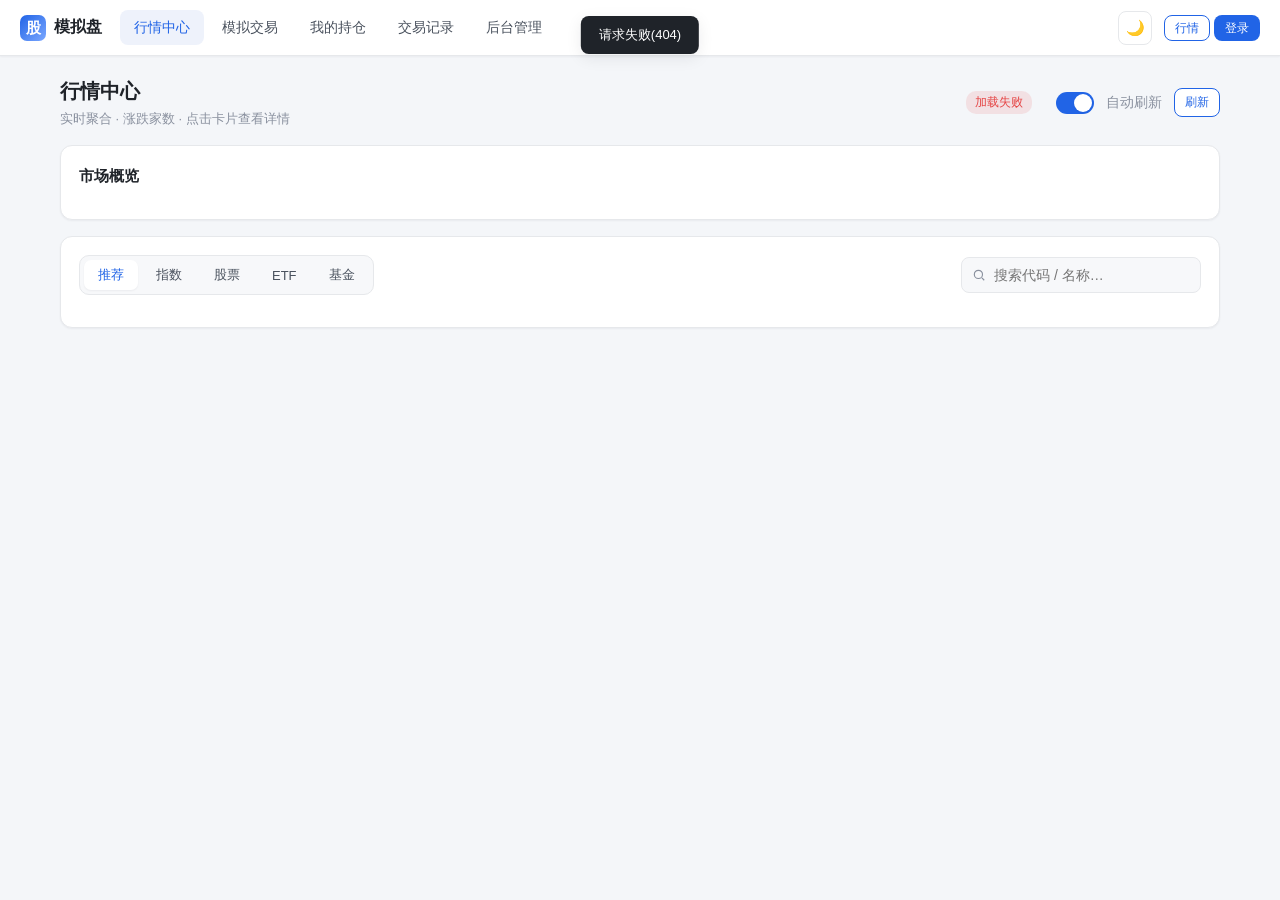
==== commit 32636868: "style/ux: 详情页样式 + 首页/终端深链 style.css 增加详情头/价格英雄/涨跌色条/KPI 网格/交易按钮/筛选条样式并支持多行图表提示; 首页卡片与搜索点击跳转详情页(去掉模态)" ====
--- a/static/index.html
+++ b/static/index.html
@@ -47,8 +47,6 @@
   </div>
 </div>
 
-<div id="modal-root"></div>
-
 <script src="/static/common.js"></script>
 <script src="/static/charts.js"></script>
 <script>
@@ -145,7 +143,7 @@
     ? `<div class="${cls}" style="font-size:13px;">${it.change_amount >= 0 ? '+' : ''}${App.fmtNum(it.change_amount)}</div>` : '';
   const tag = (it.category === 'fund')
     ? `<span class="tag ${it.market_type}">${it.market_type === 'on' ? '场内' : '场外'}</span>` : '';
-  return `<div class="quote-card" onclick="openDetail(${idx})">
+  return `<div class="quote-card" onclick="goDetail(${idx})">
     <div class="qbar ${cls}"></div>
     <div class="qname">${App.escapeHtml(it.name)} ${tag}</div>
     <div class="qcode">${App.escapeHtml(it.code)}</div>
@@ -154,79 +152,17 @@
   </div>`;
 }
 
-// ---------------- 详情模态 ----------------
-function showModal(html) {
-  document.getElementById('modal-root').innerHTML =
-    `<div class="modal-backdrop" onclick="if(event.target===this)closeModal()">
-       <div class="modal"><span class="close" onclick="closeModal()">×</span>${html}</div>
-     </div>`;
-}
-function closeModal() { document.getElementById('modal-root').innerHTML = ''; }
-
-function openDetail(arg) {
-  const it = (typeof arg === 'number') ? _cardReg[arg] : arg;
-  if (it.category === 'fund' && it.market_type === 'off') return openFundDetail(it);
-  const sym = it.symbol;
-  if (!sym) { App.toast('该标的暂无实时行情'); return; }
-  showModal('<div id="detail-body"><div class="empty">加载中…</div></div>');
-  (async () => {
-    try {
-      const q = await App.api('/market/quote?symbol=' + sym);
-      let kl = [];
-      try { kl = await App.api('/market/kline?symbol=' + sym + '&count=60'); } catch (e) {}
-      renderQuoteDetail(it, q, kl);
-    } catch (e) {
-      document.getElementById('detail-body').innerHTML = '<div class="empty">' + App.escapeHtml(e.message) + '</div>';
-    }
-  })();
-}
-
-function renderQuoteDetail(it, q, kl) {
-  const cls = App.chgClass(q.change_pct);
-  const stats = [
-    ['今开', App.fmtNum(q.open)], ['最高', App.fmtNum(q.high)],
-    ['最低', App.fmtNum(q.low)], ['昨收', App.fmtNum(q.prev_close)],
-    ['成交额', q.amount ? App.fmtNum(q.amount / 1e8, 2) + '亿' : '--'],
-    ['换手率', q.turnover_rate ? App.fmtPct(q.turnover_rate) : '--'],
-    ['市盈率', q.pe != null ? App.fmtNum(q.pe) : '--'],
-    ['市净率', q.pb != null ? App.fmtNum(q.pb) : '--'],
-  ].map(([k, v]) => `<div class="stat"><div class="label">${k}</div><div class="value" style="font-size:15px;">${v}</div></div>`).join('');
-
-  const series = (kl || []).map(k => ({ label: k.date.slice(5), value: k.close }));
-  document.getElementById('detail-body').innerHTML = `
-    <h3>${App.escapeHtml(q.name)} <span class="muted" style="font-size:13px;font-weight:400;">${App.escapeHtml(q.code)}</span></h3>
-    <div style="display:flex;align-items:baseline;gap:12px;margin:6px 0 14px;">
-      <div class="qprice ${cls}" style="font-size:28px;margin:0;">${App.fmtNum(q.price)}</div>
-      <div class="${cls}" style="font-size:15px;">${App.fmtPct(q.change_pct)}　${q.change_amount >= 0 ? '+' : ''}${App.fmtNum(q.change_amount)}</div>
-    </div>
-    <div class="stat-grid" style="margin-bottom:14px;">${stats}</div>
-    <div class="panel-title"><h2>近60日走势</h2></div>
-    <div class="chart" id="detail-chart"></div>
-    <div style="margin-top:14px;"><a class="btn" href="/sim?code=${encodeURIComponent(q.code)}">在模拟盘交易 →</a></div>`;
-  if (series.length) Charts.line(document.getElementById('detail-chart'), series, { height: 220 });
-}
-
-async function openFundDetail(it) {
-  showModal('<div id="detail-body"><div class="empty">加载中…</div></div>');
-  try {
-    const nav = await App.api('/market/fund/' + it.code);
-    const cls = App.chgClass(nav.day_rate);
-    document.getElementById('detail-body').innerHTML = `
-      <h3>${App.escapeHtml(nav.name)} <span class="muted" style="font-size:13px;font-weight:400;">${App.escapeHtml(nav.code)}</span>
-        <span class="tag ${it.market_type}">${it.market_type === 'on' ? '场内' : '场外'}</span></h3>
-      <div style="display:flex;align-items:baseline;gap:12px;margin:6px 0 14px;">
-        <div class="qprice ${cls}" style="font-size:28px;margin:0;">${App.fmtNum(nav.net_worth)}</div>
-        <div class="${cls}" style="font-size:15px;">${App.fmtPct(nav.day_rate)}</div>
-      </div>
-      <div class="stat-grid">
-        <div class="stat"><div class="label">单位净值</div><div class="value" style="font-size:16px;">${App.fmtNum(nav.net_worth)}</div></div>
-        <div class="stat"><div class="label">日涨跌</div><div class="value ${cls}" style="font-size:16px;">${App.fmtPct(nav.day_rate)}</div></div>
-        <div class="stat"><div class="label">净值日期</div><div class="value" style="font-size:15px;">${App.escapeHtml(String(nav.nav_date || '').slice(0, 10))}</div></div>
-      </div>
-      <div style="margin-top:14px;"><a class="btn" href="/sim?code=${encodeURIComponent(nav.code)}&mt=${it.market_type}">在模拟盘交易 →</a></div>`;
-  } catch (e) {
-    document.getElementById('detail-body').innerHTML = '<div class="empty">' + App.escapeHtml(e.message) + '</div>';
-  }
+// ---------------- 详情跳转 ----------------
+function detailUrl(it) {
+  if (it.category === 'fund')
+    return '/fund?code=' + encodeURIComponent(it.code) + '&mt=' + encodeURIComponent(it.market_type || 'off');
+  if (it.category === 'index')
+    return '/index?symbol=' + encodeURIComponent(it.symbol);
+  return '/stock?symbol=' + encodeURIComponent(it.symbol); // 股票 / ETF
+}
+function goDetail(idx) {
+  const it = _cardReg[idx];
+  if (it) location.href = detailUrl(it);
 }
 
 // ---------------- 搜索 ----------------
@@ -248,17 +184,10 @@
 function pickSearch(symbol) {
   hideSuggest();
   document.getElementById('search').value = '';
-  showModal('<div id="detail-body"><div class="empty">加载中…</div></div>');
-  (async () => {
-    try {
-      const q = await App.api('/market/quote?symbol=' + symbol);
-      let kl = [];
-      try { kl = await App.api('/market/kline?symbol=' + symbol + '&count=60'); } catch (e) {}
-      renderQuoteDetail({ code: q.code }, q, kl);
-    } catch (e) {
-      document.getElementById('detail-body').innerHTML = '<div class="empty">' + App.escapeHtml(e.message) + '</div>';
-    }
-  })();
+  if (/^(sh000|sz399|sh880|sh930)/.test(symbol))
+    location.href = '/index?symbol=' + encodeURIComponent(symbol);
+  else
+    location.href = '/stock?symbol=' + encodeURIComponent(symbol);
 }
 function hideSuggest() { document.getElementById('suggest').classList.add('hidden'); }
 
--- a/static/style.css
+++ b/static/style.css
@@ -268,8 +268,9 @@
 .chart .dot { fill: var(--brand); }
 .chart-tip {
   position: fixed; pointer-events: none; background: var(--text); color: var(--panel);
-  padding: 6px 9px; border-radius: 6px; font-size: 12px; z-index: 200; opacity: 0;
-  transition: opacity .12s; white-space: nowrap; box-shadow: var(--shadow);
+  padding: 7px 10px; border-radius: 6px; font-size: 12px; z-index: 200; opacity: 0;
+  transition: opacity .12s; white-space: normal; max-width: 260px; line-height: 1.55;
+  box-shadow: var(--shadow); font-variant-numeric: tabular-nums;
 }
 .legend { display: flex; flex-wrap: wrap; gap: 12px; margin-top: 10px; }
 .legend .li { display: flex; align-items: center; gap: 6px; font-size: 12px; color: var(--text-2); }
@@ -295,6 +296,39 @@
 .toast.show { opacity: 1; transform: translateX(-50%) translateY(0); }
 
 .empty { text-align: center; color: var(--muted); padding: 28px 0; font-size: 13px; }
+
+/* ---------------- 详情页（股票/指数/基金） ---------------- */
+.detail-head {
+  display: flex; align-items: flex-end; gap: 22px; flex-wrap: wrap;
+  background: var(--panel); border: 1px solid var(--border); border-radius: var(--radius);
+  padding: 18px 20px; margin-bottom: 16px; box-shadow: var(--shadow-sm); position: relative; overflow: hidden;
+}
+.detail-head .dh-main { display: flex; flex-direction: column; gap: 4px; }
+.detail-head .dh-name { font-size: 22px; font-weight: 700; display: flex; align-items: center; gap: 10px; }
+.detail-head .dh-code { color: var(--muted); font-size: 13px; font-variant-numeric: tabular-nums; }
+.detail-head .price-hero { font-size: 38px; font-weight: 700; line-height: 1; font-variant-numeric: tabular-nums; margin-top: 4px; }
+.detail-head .price-chg { font-size: 15px; font-weight: 600; margin-top: 6px; font-variant-numeric: tabular-nums; }
+.detail-head .dh-actions { margin-left: auto; display: flex; gap: 10px; align-items: center; }
+.detail-head .chg-bar { position: absolute; left: 0; top: 0; bottom: 0; width: 4px; }
+
+.kpi-grid { display: grid; grid-template-columns: repeat(auto-fit, minmax(150px, 1fr)); gap: 1px; background: var(--border); border: 1px solid var(--border); border-radius: var(--radius-sm); overflow: hidden; }
+.kpi { background: var(--panel); padding: 12px 14px; }
+.kpi .k { color: var(--muted); font-size: 12px; }
+.kpi .v { font-size: 16px; font-weight: 600; margin-top: 3px; font-variant-numeric: tabular-nums; }
+
+.trade-cta { display: flex; gap: 10px; }
+.trade-cta .btn { min-width: 92px; }
+
+.back-link { color: var(--muted); font-size: 13px; cursor: pointer; }
+.back-link:hover { color: var(--brand); }
+
+.tlink { color: var(--brand); cursor: pointer; }
+.tlink:hover { text-decoration: underline; }
+
+.filter-bar { display: flex; gap: 8px; flex-wrap: wrap; align-items: center; margin-bottom: 12px; }
+.filter-bar .seg button { flex: none; padding: 6px 12px; }
+.filter-bar .spacer { flex: 1; }
+
 @media (max-width: 640px) {
   .nav a { padding: 7px 9px; font-size: 13px; }
   .search-wrap input { width: 150px; }
